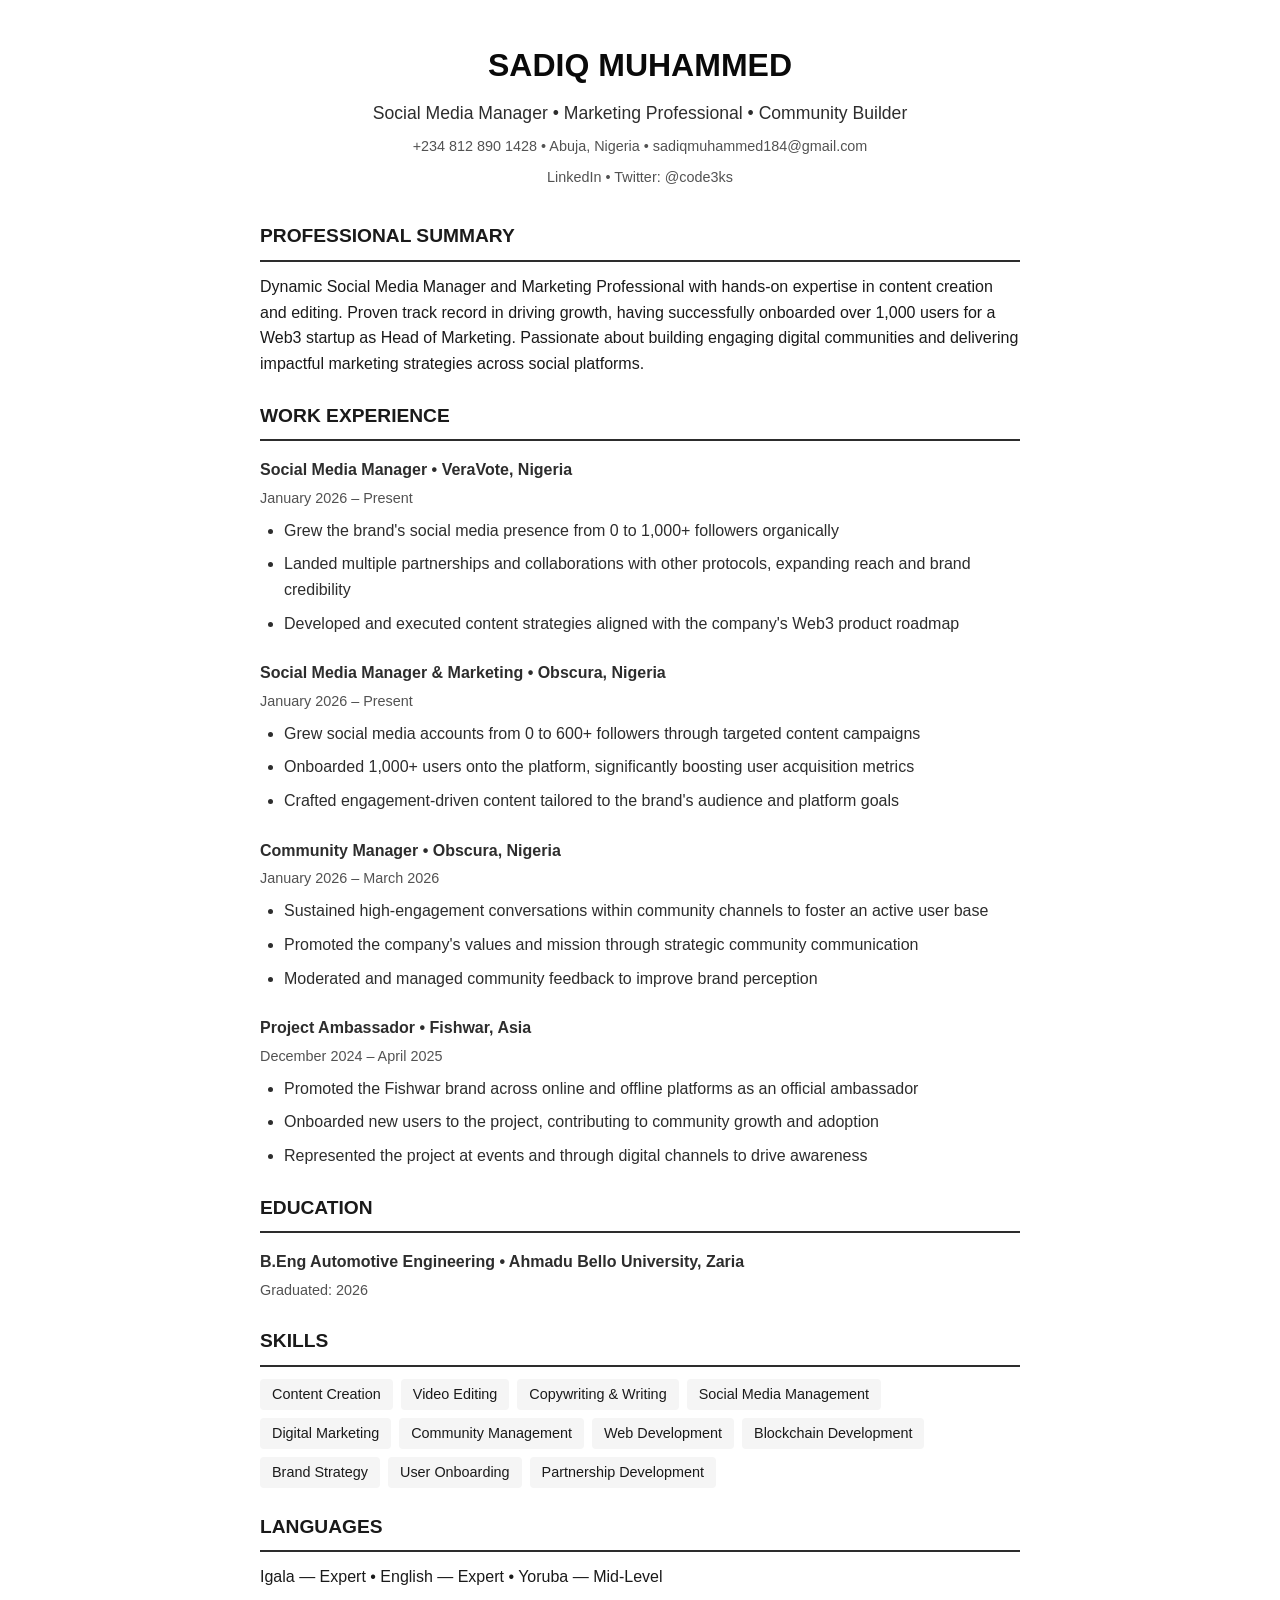
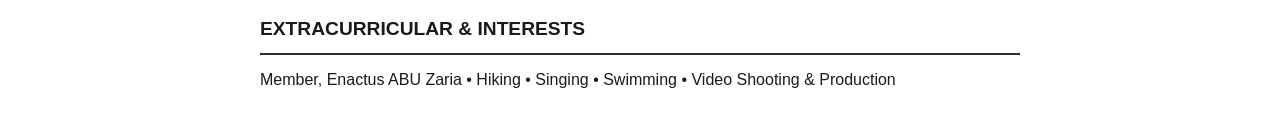
==== cv.html @ 3c4c2ff5 "Add downloadable CV button and CV template" ====
<!DOCTYPE html>
<html lang="en">
<head>
  <meta charset="UTF-8">
  <meta name="viewport" content="width=device-width, initial-scale=1.0">
  <title>Sadiq Muhammed - CV</title>
  <style>
    * { margin: 0; padding: 0; box-sizing: border-box; }
    body {
      font-family: 'Arial', sans-serif;
      line-height: 1.6;
      color: #1A1A1A;
      max-width: 800px;
      margin: 0 auto;
      padding: 40px 20px;
      background: #fff;
    }
    h1 { font-size: 2rem; margin-bottom: 0.5rem; color: #0A0A0A; }
    h2 { 
      font-size: 1.2rem; 
      margin: 1.5rem 0 0.75rem; 
      padding-bottom: 0.5rem;
      border-bottom: 2px solid #2D2D2D;
      color: #1A1A1A;
    }
    h3 { font-size: 1rem; margin: 1rem 0 0.25rem; color: #2D2D2D; }
    .header { text-align: center; margin-bottom: 2rem; }
    .contact { font-size: 0.9rem; color: #525252; margin-top: 0.5rem; }
    .job { margin-bottom: 1.5rem; }
    .job-title { font-weight: bold; color: #1A1A1A; }
    .company { font-style: italic; color: #2D2D2D; }
    .date { color: #525252; font-size: 0.9rem; }
    ul { margin-left: 1.5rem; margin-top: 0.5rem; }
    li { margin-bottom: 0.5rem; color: #2D2D2D; }
    .skills { display: flex; flex-wrap: wrap; gap: 0.5rem; margin-top: 0.5rem; }
    .skill { 
      background: #F5F5F5; 
      padding: 0.25rem 0.75rem; 
      border-radius: 4px;
      font-size: 0.9rem;
      color: #1A1A1A;
    }
  </style>
</head>
<body>
  <div class="header">
    <h1>SADIQ MUHAMMED</h1>
    <p style="font-size: 1.1rem; color: #2D2D2D; margin: 0.5rem 0;">Social Media Manager • Marketing Professional • Community Builder</p>
    <p class="contact">+234 812 890 1428 • Abuja, Nigeria • sadiqmuhammed184@gmail.com</p>
    <p class="contact">LinkedIn • Twitter: @code3ks</p>
  </div>

  <h2>PROFESSIONAL SUMMARY</h2>
  <p>Dynamic Social Media Manager and Marketing Professional with hands-on expertise in content creation and editing. Proven track record in driving growth, having successfully onboarded over 1,000 users for a Web3 startup as Head of Marketing. Passionate about building engaging digital communities and delivering impactful marketing strategies across social platforms.</p>

  <h2>WORK EXPERIENCE</h2>
  
  <div class="job">
    <h3>Social Media Manager • VeraVote, Nigeria</h3>
    <p class="date">January 2026 – Present</p>
    <ul>
      <li>Grew the brand's social media presence from 0 to 1,000+ followers organically</li>
      <li>Landed multiple partnerships and collaborations with other protocols, expanding reach and brand credibility</li>
      <li>Developed and executed content strategies aligned with the company's Web3 product roadmap</li>
    </ul>
  </div>

  <div class="job">
    <h3>Social Media Manager & Marketing • Obscura, Nigeria</h3>
    <p class="date">January 2026 – Present</p>
    <ul>
      <li>Grew social media accounts from 0 to 600+ followers through targeted content campaigns</li>
      <li>Onboarded 1,000+ users onto the platform, significantly boosting user acquisition metrics</li>
      <li>Crafted engagement-driven content tailored to the brand's audience and platform goals</li>
    </ul>
  </div>

  <div class="job">
    <h3>Community Manager • Obscura, Nigeria</h3>
    <p class="date">January 2026 – March 2026</p>
    <ul>
      <li>Sustained high-engagement conversations within community channels to foster an active user base</li>
      <li>Promoted the company's values and mission through strategic community communication</li>
      <li>Moderated and managed community feedback to improve brand perception</li>
    </ul>
  </div>

  <div class="job">
    <h3>Project Ambassador • Fishwar, Asia</h3>
    <p class="date">December 2024 – April 2025</p>
    <ul>
      <li>Promoted the Fishwar brand across online and offline platforms as an official ambassador</li>
      <li>Onboarded new users to the project, contributing to community growth and adoption</li>
      <li>Represented the project at events and through digital channels to drive awareness</li>
    </ul>
  </div>

  <h2>EDUCATION</h2>
  <div class="job">
    <h3>B.Eng Automotive Engineering • Ahmadu Bello University, Zaria</h3>
    <p class="date">Graduated: 2026</p>
  </div>

  <h2>SKILLS</h2>
  <div class="skills">
    <span class="skill">Content Creation</span>
    <span class="skill">Video Editing</span>
    <span class="skill">Copywriting & Writing</span>
    <span class="skill">Social Media Management</span>
    <span class="skill">Digital Marketing</span>
    <span class="skill">Community Management</span>
    <span class="skill">Web Development</span>
    <span class="skill">Blockchain Development</span>
    <span class="skill">Brand Strategy</span>
    <span class="skill">User Onboarding</span>
    <span class="skill">Partnership Development</span>
  </div>

  <h2>LANGUAGES</h2>
  <p>Igala — Expert • English — Expert • Yoruba — Mid-Level</p>

  <h2>EXTRACURRICULAR & INTERESTS</h2>
  <p>Member, Enactus ABU Zaria • Hiking • Singing • Swimming • Video Shooting & Production</p>
</body>
</html>
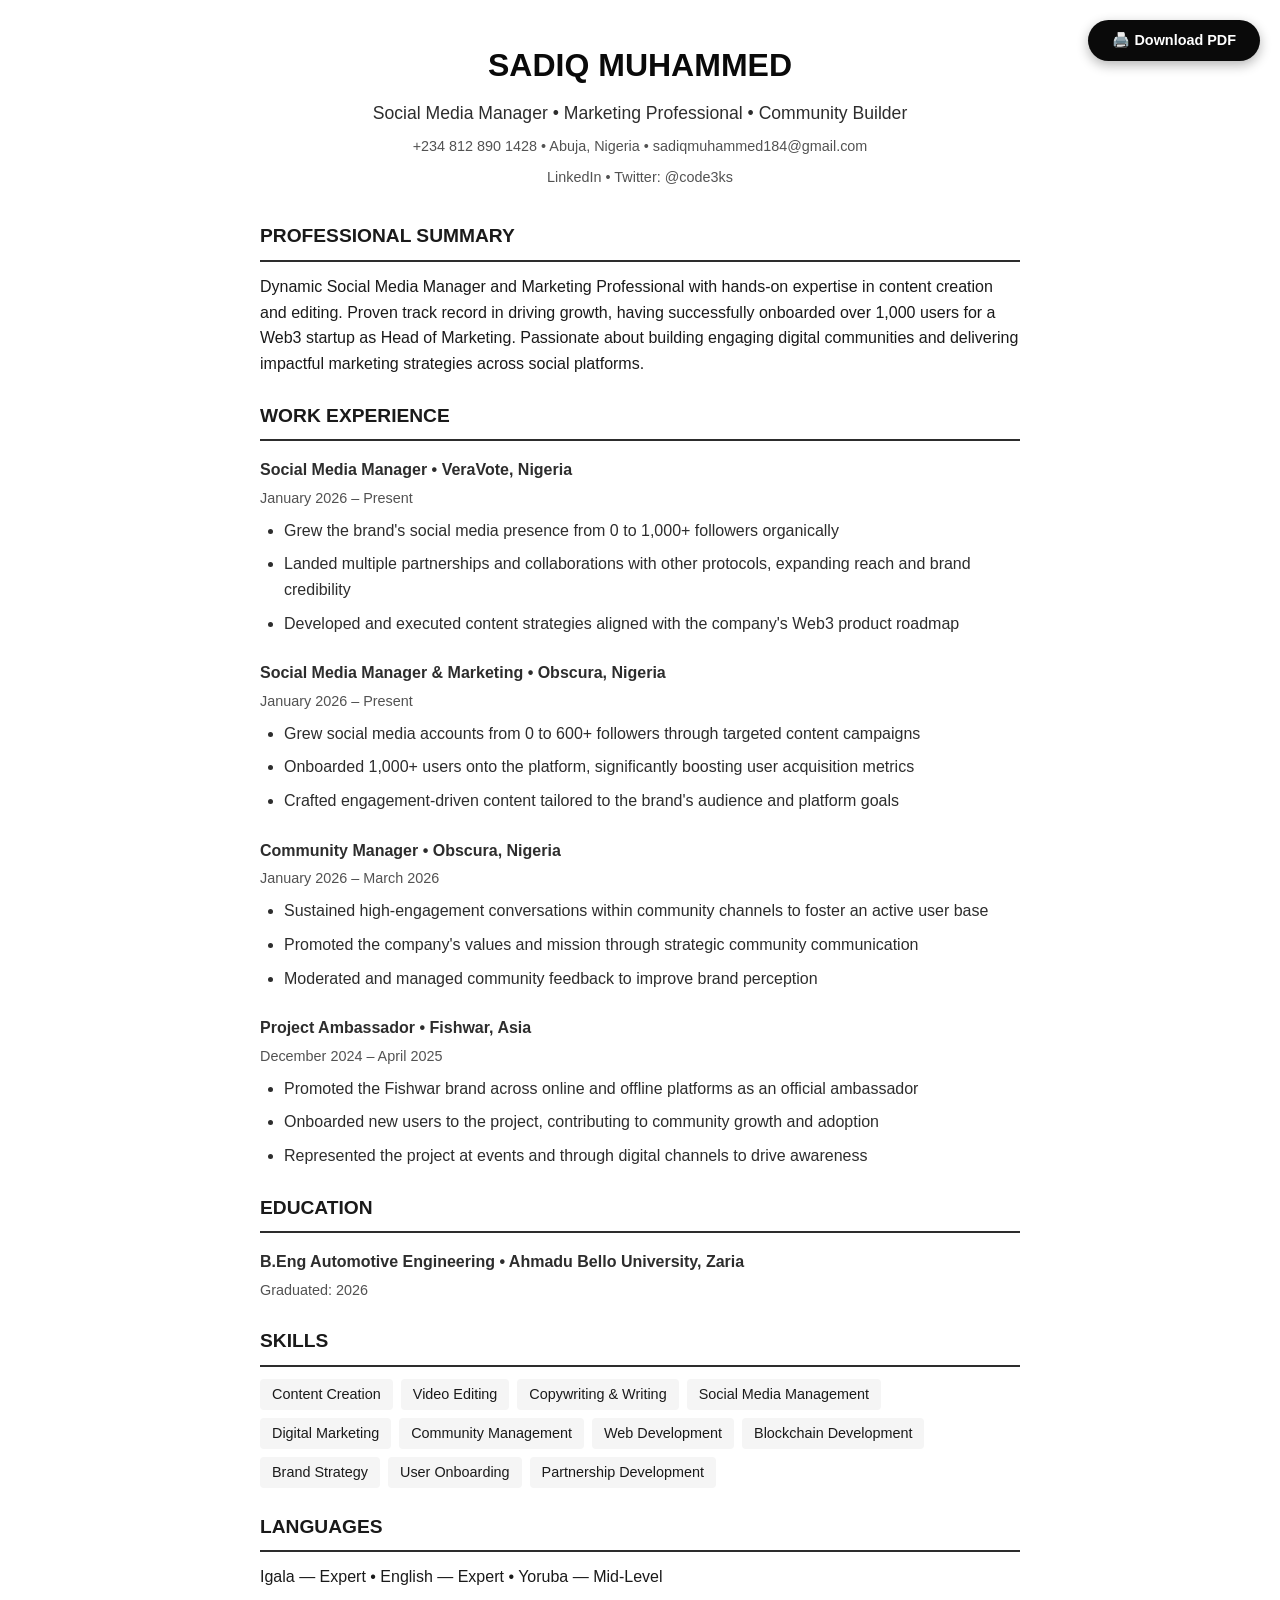
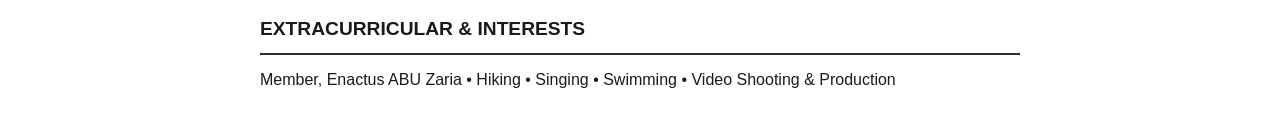
==== commit d1daf972: "Fix CV download - change to View CV with print functionality" ====
--- a/cv.html
+++ b/cv.html
@@ -14,6 +14,31 @@
       margin: 0 auto;
       padding: 40px 20px;
       background: #fff;
+    }
+    .print-btn {
+      position: fixed;
+      top: 20px;
+      right: 20px;
+      background: #0A0A0A;
+      color: #fff;
+      border: none;
+      padding: 12px 24px;
+      border-radius: 50px;
+      cursor: pointer;
+      font-weight: 600;
+      font-size: 0.9rem;
+      box-shadow: 0 4px 12px rgba(10,10,10,0.3);
+      transition: all 0.3s ease;
+      z-index: 1000;
+    }
+    .print-btn:hover {
+      background: #2D2D2D;
+      transform: translateY(-2px);
+      box-shadow: 0 6px 20px rgba(10,10,10,0.4);
+    }
+    @media print {
+      .print-btn { display: none; }
+      body { padding: 20px; }
     }
     h1 { font-size: 2rem; margin-bottom: 0.5rem; color: #0A0A0A; }
     h2 { 
@@ -43,6 +68,8 @@
   </style>
 </head>
 <body>
+  <button class="print-btn" onclick="window.print()">🖨️ Download PDF</button>
+  
   <div class="header">
     <h1>SADIQ MUHAMMED</h1>
     <p style="font-size: 1.1rem; color: #2D2D2D; margin: 0.5rem 0;">Social Media Manager • Marketing Professional • Community Builder</p>
